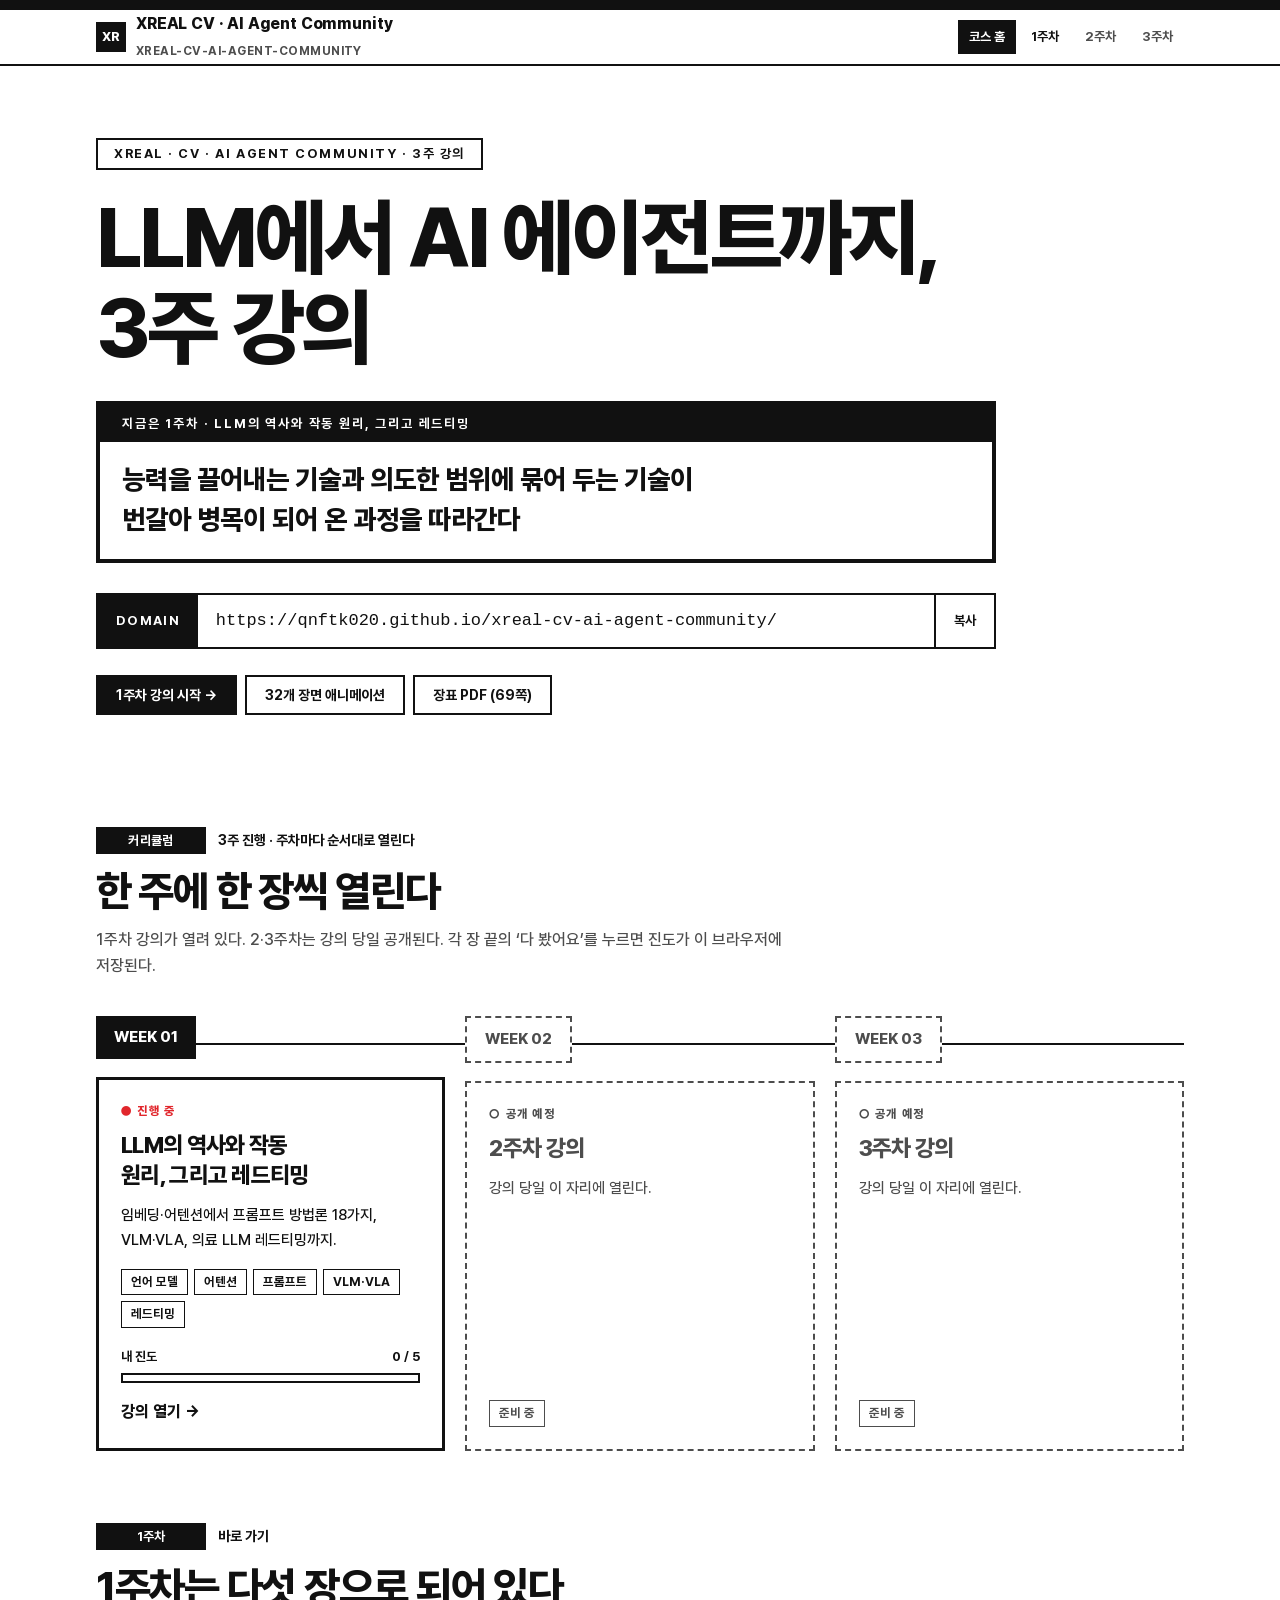
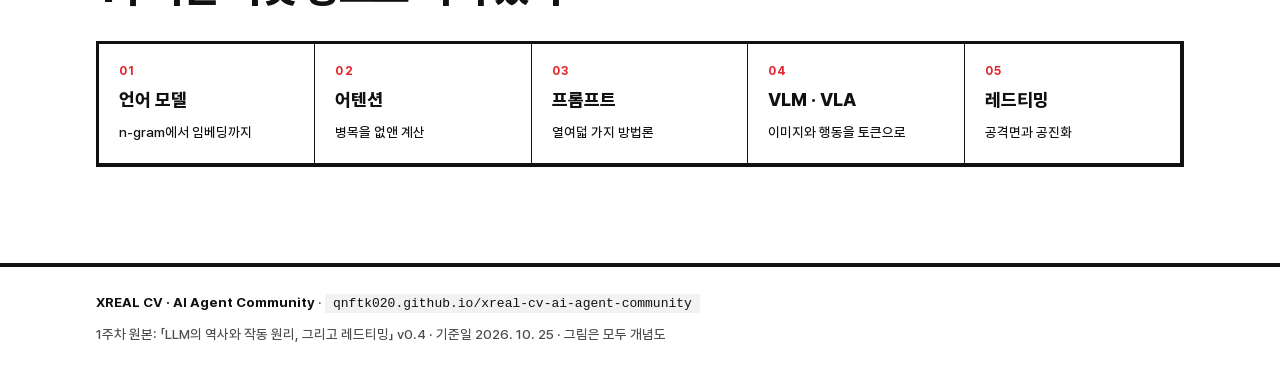
==== index.html @ fcf92a35 "XREAL CV · AI Agent Community 3주 강의 사이트 (1주차 공개) Co-Authored-By: Claude Opus 5.5 <noreply@anthropic." ====
<!doctype html>
<html lang="ko">
<head>
<meta charset="utf-8">
<meta name="viewport" content="width=device-width,initial-scale=1,viewport-fit=cover">
<title>XREAL CV · AI Agent Community — 3주 강의</title>
<meta name="description" content="xreal-cv-ai-agent-community 3주 강의. 1주차: LLM의 역사와 작동 원리, 그리고 레드티밍.">
<meta property="og:title" content="XREAL CV · AI Agent Community — 3주 강의">
<meta property="og:description" content="LLM · VLM · VLA · 레드티밍에서 AI 에이전트까지">
<link rel="stylesheet" href="assets/style.css">
<style>
.domainbox{display:flex;flex-wrap:wrap;align-items:stretch;border:2px solid var(--ink);margin-top:30px;max-width:900px}
.domainbox span{background:var(--ink);color:#fff;font-weight:700;font-size:13px;letter-spacing:.1em;padding:12px 18px;display:flex;align-items:center}
.domainbox code{flex:1;min-width:0;font-family:var(--mono);font-size:clamp(13px,1.9vw,17px);padding:12px 18px;overflow-x:auto;white-space:nowrap}
.domainbox button{border:0;border-left:2px solid var(--ink);background:var(--bg);font-weight:700;font-size:13px;padding:0 18px;cursor:pointer}
.domainbox button:hover{color:var(--accent)}

/* 주차 트랙 */
.track{position:relative;margin-top:36px}
.track::before{content:"";position:absolute;left:0;right:0;top:27px;height:2px;background:var(--ink)}
.weeks{display:grid;grid-template-columns:repeat(3,minmax(0,1fr));gap:20px;position:relative}
.wk{display:flex;flex-direction:column}
.wk .pin{align-self:flex-start;background:var(--ink);color:#fff;font-weight:800;font-size:15px;padding:14px 18px;line-height:1;position:relative;z-index:1}
.wk.lock .pin{background:var(--bg);color:var(--sub);border:2px dashed var(--sub)}
.wk .card{margin-top:18px;flex:1;display:flex;flex-direction:column;border:3px solid var(--ink);padding:22px;text-decoration:none;color:inherit;transition:transform .2s,box-shadow .2s;background:var(--bg)}
a.card:hover{transform:translate(-5px,-5px);box-shadow:8px 8px 0 var(--accent)}
.wk.lock .card{border:2px dashed var(--sub);color:var(--sub)}
.wk .state{font-size:12px;font-weight:800;letter-spacing:.1em}
.wk .state.now{color:var(--accent)}
.wk h3{font-size:23px;font-weight:800;line-height:1.3;margin:10px 0 12px}
.wk p{margin:0 0 16px;font-size:15px}
.wk .tops{display:flex;flex-wrap:wrap;gap:6px;margin-top:auto}
.wk .tops i{font-style:normal;font-size:12.5px;font-weight:700;border:1.5px solid currentColor;padding:2px 9px}
.meter{margin-top:18px}
.meter .lbl{display:flex;justify-content:space-between;font-size:13px;font-weight:700}
.meter .bar{height:10px;border:2px solid var(--ink);margin-top:6px}
.meter .bar i{display:block;height:100%;width:0;background:var(--accent);transition:width .6s}
.go{margin-top:16px;font-weight:800}
a.card:hover .go{color:var(--accent)}
@media (max-width:860px){.weeks{grid-template-columns:1fr}.track::before{display:none}}

/* 1주차 미리보기 */
.peek{display:grid;grid-template-columns:repeat(auto-fit,minmax(min(100%,200px),1fr));gap:0;border:3px solid var(--ink);margin-top:28px}
.peek a{display:block;padding:18px 20px;text-decoration:none;border-right:1.5px solid var(--ink);border-bottom:1.5px solid var(--ink);transition:background .15s,color .15s}
.peek a:hover{background:var(--ink);color:#fff}
.peek b{display:block;font-size:12px;letter-spacing:.1em;color:var(--accent)}
.peek strong{display:block;font-size:18px;font-weight:800;margin:4px 0}
.peek span{font-size:13.5px}
</style>
</head>
<body>
<header class="topbar">
  <div class="wrap">
    <a class="brand" href="./"><span class="mark">XR</span><span>XREAL CV · AI Agent Community<br><small>XREAL-CV-AI-AGENT-COMMUNITY</small></span></a>
    <nav class="topnav" aria-label="주차">
      <a href="./" aria-current="page">코스 홈</a>
      <a href="week1/">1주차</a>
      <a href="week2/" class="locked">2주차</a>
      <a href="week3/" class="locked">3주차</a>
    </nav>
  </div>
  <div class="readbar"></div>
</header>

<main class="wrap">
  <section class="hero">
    <div class="rv"><span class="tag line">XREAL · CV · AI AGENT COMMUNITY · 3주 강의</span></div>
    <h1 class="rv">LLM에서 AI 에이전트까지,<br>3주 강의</h1>
    <div class="slab rv">
      <b>지금은 1주차 · LLM의 역사와 작동 원리, 그리고 레드티밍</b>
      <p>능력을 끌어내는 기술과 의도한 범위에 묶어 두는 기술이<br>번갈아 병목이 되어 온 과정을 따라간다</p>
    </div>
    <div class="domainbox rv">
      <span>DOMAIN</span>
      <code id="dom">https://qnftk020.github.io/xreal-cv-ai-agent-community/</code>
      <button type="button" id="copy">복사</button>
    </div>
    <div class="btns rv">
      <a class="btn primary" href="week1/">1주차 강의 시작 →</a>
      <a class="btn" href="week1/animations.html">32개 장면 애니메이션</a>
      <a class="btn" href="week1/slides-v0.4.pdf">장표 PDF (69쪽)</a>
    </div>
  </section>

  <section class="sec" id="weeks">
    <div class="sec-head rv">
      <div class="eyebrow"><span class="tag">커리큘럼</span><span>3주 진행 · 주차마다 순서대로 열린다</span></div>
      <h2>한 주에 한 장씩 열린다</h2>
      <p>1주차 강의가 열려 있다. 2·3주차는 강의 당일 공개된다. 각 장 끝의 ‘다 봤어요’를 누르면 진도가 이 브라우저에 저장된다.</p>
    </div>
    <div class="track">
      <div class="weeks">
        <div class="wk rv">
          <span class="pin">WEEK 01</span>
          <a class="card" href="week1/">
            <span class="state now">● 진행 중</span>
            <h3>LLM의 역사와 작동 원리, 그리고 레드티밍</h3>
            <p>임베딩·어텐션에서 프롬프트 방법론 18가지, VLM·VLA, 의료 LLM 레드티밍까지.</p>
            <div class="tops"><i>언어 모델</i><i>어텐션</i><i>프롬프트</i><i>VLM·VLA</i><i>레드티밍</i></div>
            <div class="meter"><div class="lbl"><span>내 진도</span><span id="w1pct">0 / 5</span></div><div class="bar"><i id="w1bar"></i></div></div>
            <span class="go">강의 열기 →</span>
          </a>
        </div>
        <div class="wk lock rv">
          <span class="pin">WEEK 02</span>
          <div class="card">
            <span class="state">○ 공개 예정</span>
            <h3>2주차 강의</h3>
            <p>강의 당일 이 자리에 열린다.</p>
            <div class="tops"><i>준비 중</i></div>
          </div>
        </div>
        <div class="wk lock rv">
          <span class="pin">WEEK 03</span>
          <div class="card">
            <span class="state">○ 공개 예정</span>
            <h3>3주차 강의</h3>
            <p>강의 당일 이 자리에 열린다.</p>
            <div class="tops"><i>준비 중</i></div>
          </div>
        </div>
      </div>
    </div>
  </section>

  <section class="sec" id="peek">
    <div class="sec-head rv">
      <div class="eyebrow"><span class="tag">1주차</span><span>바로 가기</span></div>
      <h2>1주차는 다섯 장으로 되어 있다</h2>
    </div>
    <div class="peek rv">
      <a href="week1/#lm"><b>01</b><strong>언어 모델</strong><span>n-gram에서 임베딩까지</span></a>
      <a href="week1/#att"><b>02</b><strong>어텐션</strong><span>병목을 없앤 계산</span></a>
      <a href="week1/#prompt"><b>03</b><strong>프롬프트</strong><span>열여덟 가지 방법론</span></a>
      <a href="week1/#vlm"><b>04</b><strong>VLM · VLA</strong><span>이미지와 행동을 토큰으로</span></a>
      <a href="week1/#redteam"><b>05</b><strong>레드티밍</strong><span>공격면과 공진화</span></a>
    </div>
  </section>
</main>

<footer class="foot">
  <div class="wrap">
    <p><strong>XREAL CV · AI Agent Community</strong> · <span class="domain">qnftk020.github.io/xreal-cv-ai-agent-community</span></p>
    <p>1주차 원본: 「LLM의 역사와 작동 원리, 그리고 레드티밍」 v0.4 · 기준일 2026. 10. 25 · 그림은 모두 개념도</p>
  </div>
</footer>

<script src="assets/common.js"></script>
<script>
'use strict';
/* 실제 배포 주소를 표시한다. 로컬에서 열면 기본 도메인을 보여 준다. */
(() => {
  const dom = document.getElementById('dom');
  if (location.protocol.startsWith('http') && location.hostname.includes('github.io')) dom.textContent = location.origin + location.pathname.replace(/index\.html$/, '');
  document.getElementById('copy').addEventListener('click', e => {
    const b = e.currentTarget;
    (navigator.clipboard ? navigator.clipboard.writeText(dom.textContent) : Promise.reject()).then(() => { b.textContent = '복사됨'; }, () => { b.textContent = '복사 실패'; });
    setTimeout(() => { b.textContent = '복사'; }, 1400);
  });
  const st = XR.load();
  const ids = ['lm', 'att', 'prompt', 'vlm', 'redteam'];
  const n = ids.filter(i => st['w1:' + i]).length;
  document.getElementById('w1pct').textContent = n + ' / ' + ids.length;
  requestAnimationFrame(() => { document.getElementById('w1bar').style.width = (n / ids.length * 100) + '%'; });
})();
</script>
</body>
</html>
---- assets/style.css ----
/* XREAL CV · AI Agent Community — 강의 페이지 공통 스타일
   원본 장표(흑백 · Pretendard · 굵은 검은 테두리 · 빨간 강조)와 같은 토큰을 쓴다.
   Pretendard는 SIL Open Font License 1.1 (github.com/orioncactus/pretendard) */
@font-face{font-family:"Pretendard";font-weight:500;font-display:swap;src:url(fonts/pretendard-500.woff2) format("woff2")}
@font-face{font-family:"Pretendard";font-weight:600;font-display:swap;src:url(fonts/pretendard-600.woff2) format("woff2")}
@font-face{font-family:"Pretendard";font-weight:700;font-display:swap;src:url(fonts/pretendard-700.woff2) format("woff2")}
@font-face{font-family:"Pretendard";font-weight:800;font-display:swap;src:url(fonts/pretendard-800.woff2) format("woff2")}
:root{color-scheme:light;
  --bg:#ffffff;--ink:#111111;--sub:#4d4d4d;--rule:#c9c9c9;--soft:#f2f2f2;
  --accent:#e1262c;--accent-soft:#fde8e9;--on-ink:#ffffff;
  --f:"Pretendard","Pretendard Variable",-apple-system,BlinkMacSystemFont,"Apple SD Gothic Neo","Noto Sans KR","Malgun Gothic",sans-serif;
  --mono:ui-monospace,"SFMono-Regular",Menlo,Consolas,monospace;
}
*{box-sizing:border-box}
[hidden]{display:none!important}
html{scroll-behavior:smooth}
body{margin:0;background:var(--bg);color:var(--ink);font-family:var(--f);font-size:16px;line-height:1.65;
  -webkit-font-smoothing:antialiased;word-break:keep-all;overflow-wrap:break-word;border-top:10px solid var(--ink)}
a{color:inherit}
button{font:inherit;color:inherit}
.wrap{max-width:1120px;margin:0 auto;padding:0 max(16px,env(safe-area-inset-left,0px))}
::selection{background:var(--accent);color:#fff}

/* 상단 막대 · 읽기 진행 */
.topbar{position:sticky;top:0;z-index:40;background:var(--bg);border-bottom:2px solid var(--ink)}
.topbar .wrap{display:flex;align-items:center;gap:14px;min-height:54px;flex-wrap:wrap}
.brand{display:flex;align-items:center;gap:10px;text-decoration:none;font-weight:800;letter-spacing:-.01em}
.brand .mark{display:grid;place-items:center;width:30px;height:30px;background:var(--ink);color:#fff;font-size:13px;font-weight:800}
.brand small{font-weight:700;color:var(--sub);font-size:12px;letter-spacing:.04em}
.topnav{display:flex;gap:4px;margin-left:auto;flex-wrap:wrap}
.topnav a{font-size:13px;font-weight:700;text-decoration:none;padding:5px 10px;border:1.5px solid transparent}
.topnav a:hover{border-color:var(--ink)}
.topnav a[aria-current="page"]{background:var(--ink);color:#fff}
.topnav a.locked{color:var(--sub)}
.readbar{position:absolute;left:0;bottom:-2px;height:3px;background:var(--accent);width:0}

/* 공통 블록 */
.tag{display:inline-block;background:var(--ink);color:#fff;font-weight:700;font-size:13px;letter-spacing:.02em;padding:4px 16px;line-height:1.5;min-width:110px;text-align:center}
.tag.red{background:var(--accent)}
.tag.line{background:var(--bg);color:var(--ink);border:2px solid var(--ink);letter-spacing:.12em;min-width:0}
.eyebrow{display:flex;align-items:center;gap:12px;flex-wrap:wrap;font-weight:700;font-size:14px}
.kicker{font-size:14px;font-weight:700;color:var(--sub)}
h1,h2,h3{letter-spacing:-.03em;text-wrap:balance}
.hero{padding:72px 0 48px}
.hero h1{font-weight:800;font-size:clamp(38px,7.4vw,84px);line-height:1.08;margin:22px 0 28px;letter-spacing:-.045em}
.hero .slab{border:4px solid var(--ink);max-width:900px}
.hero .slab b{display:block;background:var(--ink);color:#fff;font-size:13px;letter-spacing:.14em;padding:8px 22px}
.hero .slab p{margin:0;padding:18px 22px 20px;font-weight:800;font-size:clamp(18px,2.6vw,27px);line-height:1.45}
.hero .note{margin-top:22px;font-weight:600;font-size:14px}
.btns{display:flex;flex-wrap:wrap;gap:8px;margin-top:26px}
.btn{display:inline-flex;align-items:center;gap:8px;font-weight:700;font-size:14px;border:2px solid var(--ink);background:var(--bg);color:var(--ink);
  padding:9px 18px;cursor:pointer;line-height:1.3;text-decoration:none;transition:border-color .15s,background .15s,color .15s}
.btn.primary{background:var(--ink);color:#fff}
.btn:hover{border-color:var(--accent)}
.btn.primary:hover{background:var(--accent);border-color:var(--accent)}
:focus-visible{outline:3px solid var(--accent);outline-offset:2px}

.sec{padding:64px 0 8px;scroll-margin-top:64px}
.sec-head .eyebrow{margin-bottom:12px}
.sec-head h2{font-weight:800;font-size:clamp(26px,4vw,42px);line-height:1.2;margin:0 0 10px}
.sec-head p{margin:0;color:var(--sub);max-width:72ch}
.panel{border:2px solid var(--ink);padding:22px 24px;background:var(--bg)}
.panel.thick{border-width:4px}
.panel h3{font-size:20px;font-weight:800;margin:0 0 12px;padding-bottom:10px;border-bottom:2px solid var(--ink)}
.grid{display:grid;gap:20px;margin-top:28px}
.g2{grid-template-columns:repeat(auto-fit,minmax(min(100%,420px),1fr))}
.g3{grid-template-columns:repeat(auto-fit,minmax(min(100%,280px),1fr))}
ul.sq{list-style:none;margin:0;padding:0}
ul.sq li{position:relative;padding-left:24px;margin:8px 0}
ul.sq li::before{content:"";position:absolute;left:2px;top:.62em;width:9px;height:9px;background:var(--ink)}
.redline{display:grid;grid-template-columns:150px 1fr;gap:16px;border-top:3px solid var(--accent);padding-top:16px;margin-top:28px}
.redline b{color:var(--accent);font-size:20px;font-weight:800}
.redline p{margin:0}
@media (max-width:640px){.redline{grid-template-columns:1fr;gap:4px}}
.cap{font-size:13.5px;color:var(--sub);margin:14px 0 0}
.formula{border:2px solid var(--ink);padding:12px 18px;font-weight:800;margin-top:16px;overflow-x:auto;white-space:nowrap}

/* 칩 · 탭 */
.chips{display:flex;flex-wrap:wrap;gap:6px}
.chip{font-size:13px;font-weight:700;border:1.5px solid var(--rule);background:var(--bg);padding:6px 12px;cursor:pointer;line-height:1.3;text-decoration:none}
.chip:hover{border-color:var(--ink)}
.chip[aria-pressed="true"],.chip[aria-selected="true"],.chip.on{background:var(--ink);color:#fff;border-color:var(--ink)}
.chip.red[aria-pressed="true"]{background:var(--accent);border-color:var(--accent)}

/* 숫자 카드 */
.stat{border:2px solid var(--ink);padding:24px 26px;transition:transform .2s,box-shadow .2s}
.stat:hover{transform:translate(-4px,-4px);box-shadow:6px 6px 0 var(--ink)}
.stat .big{font-size:clamp(40px,5.4vw,64px);font-weight:800;line-height:1.05;letter-spacing:-.04em;font-variant-numeric:tabular-nums}
.stat h4{font-size:19px;font-weight:800;margin:12px 0 6px}
.stat p{margin:0;color:var(--sub)}

/* 표 */
.tbl{width:100%;border-collapse:collapse;border:3px solid var(--ink);margin-top:20px;font-size:15px}
.tbl th{background:var(--ink);color:#fff;text-align:left;padding:12px 16px;font-weight:800}
.tbl td{border-top:1.5px solid var(--ink);padding:12px 16px;vertical-align:top}
.tbl td:first-child{font-weight:800}
.tbl tr{transition:background .15s}
.tbl tbody tr:hover{background:var(--accent-soft)}
.tscroll{overflow-x:auto}

/* 등장 효과 */
.rv{opacity:0;transform:translateY(18px);transition:opacity .6s ease,transform .6s ease}
.rv.in{opacity:1;transform:none}
@media (prefers-reduced-motion:reduce){html{scroll-behavior:auto}.rv{opacity:1;transform:none;transition:none}*{animation:none!important}}

/* 학습 완료 체크 */
.done-btn{margin-top:24px}
.done-btn[aria-pressed="true"]{background:var(--ink);color:#fff}
.done-btn[aria-pressed="true"]::before{content:"✓"}

/* 푸터 */
.foot{margin-top:88px;border-top:4px solid var(--ink);padding:24px 0 48px;font-size:13.5px;color:var(--sub)}
.foot .wrap{display:grid;gap:8px}
.foot p{margin:0}
.foot strong{color:var(--ink)}
.domain{font-family:var(--mono);font-size:13px;background:var(--soft);padding:2px 8px;color:var(--ink)}
@media (max-width:640px){.formula{white-space:normal}.tscroll .tbl{min-width:620px}.hero{padding-top:44px}}
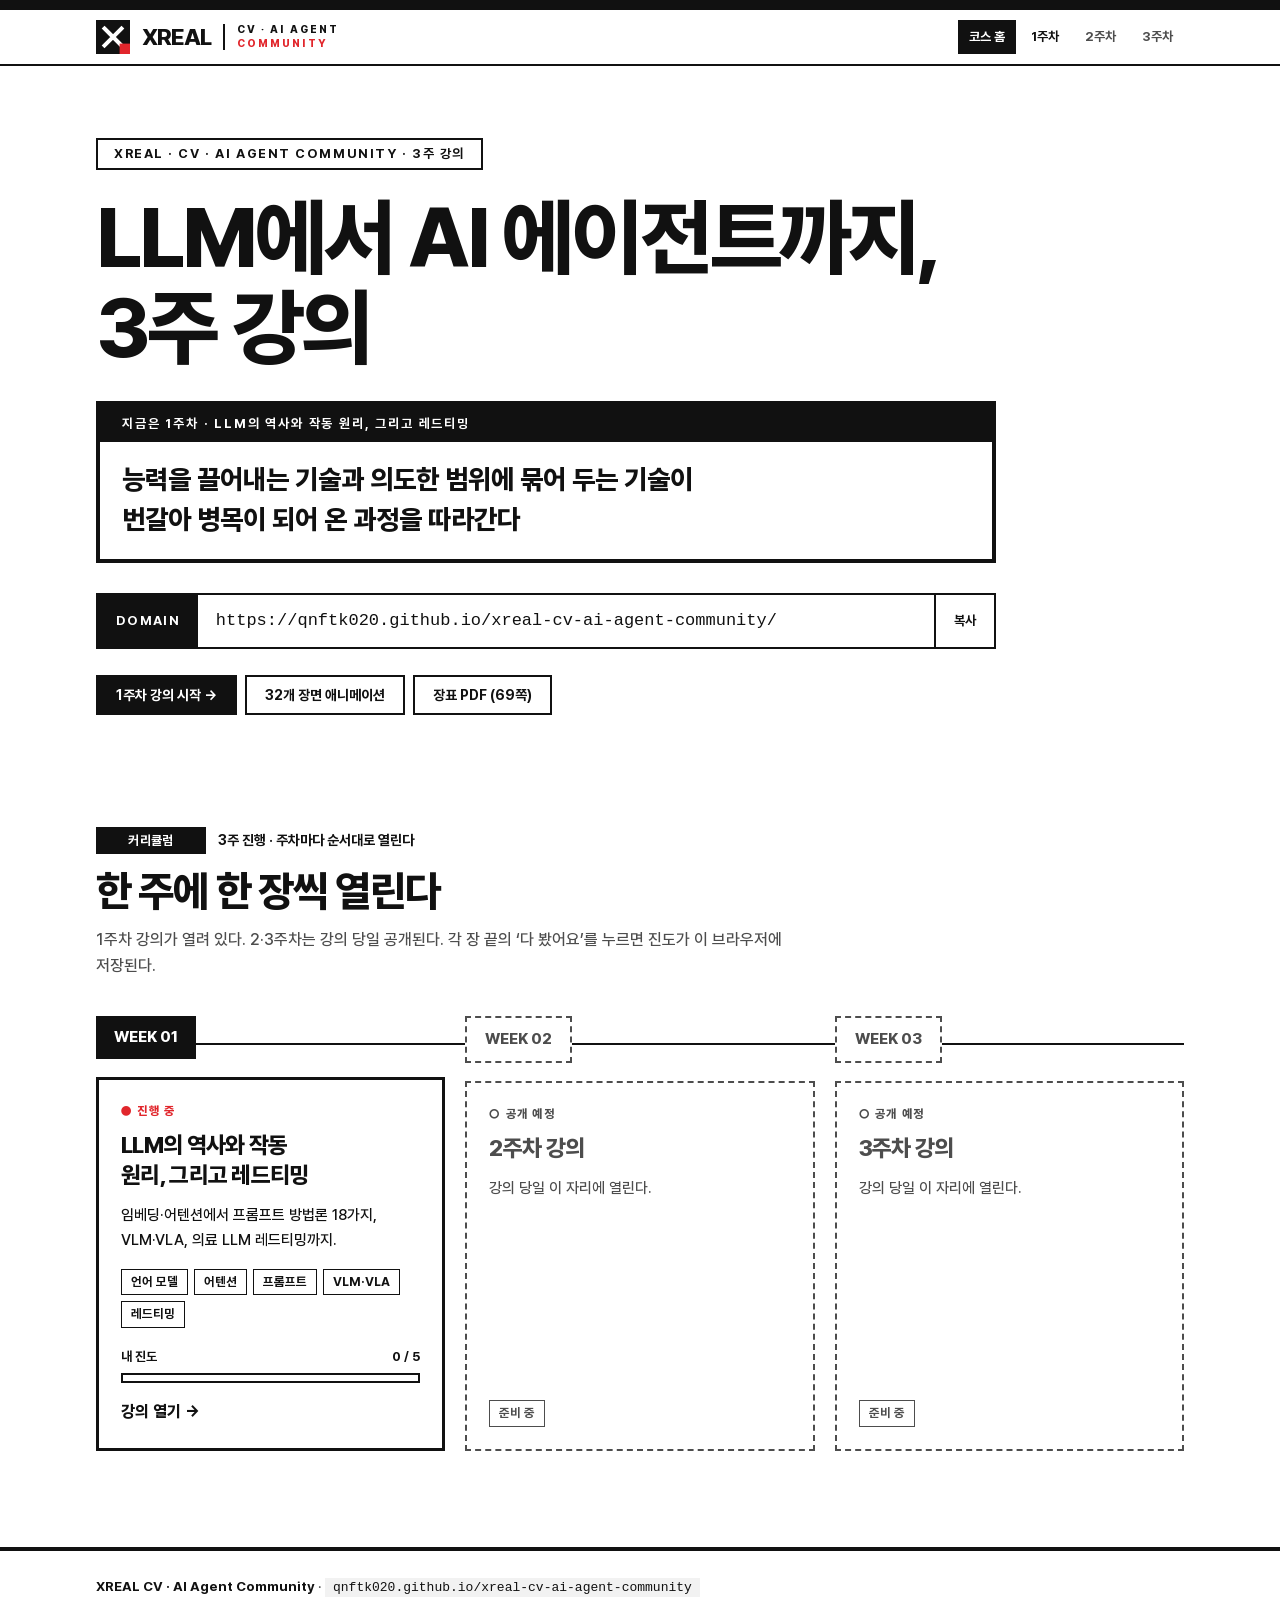
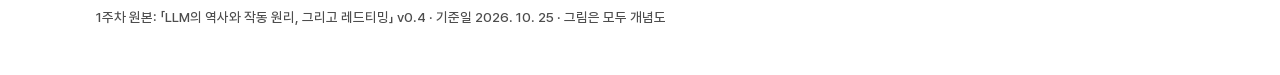
==== commit 09880b2c: "로고 새 디자인, 바로 가기 섹션 삭제, 카톡 썸네일 추가 - 상단 로고를 X 마크 + XREAL 워드마크 + CV · AI AGENT / COMMUNITY로 교체 - 코스 홈의 " ====
--- a/index.html
+++ b/index.html
@@ -3,10 +3,19 @@
 <head>
 <meta charset="utf-8">
 <meta name="viewport" content="width=device-width,initial-scale=1,viewport-fit=cover">
+<meta property="og:type" content="website">
+<meta property="og:site_name" content="XREAL CV · AI Agent Community">
+<meta property="og:title" content="XREAL CV · AI Agent Community — 3주 강의">
+<meta property="og:description" content="LLM에서 AI 에이전트까지, 3주 강의. 지금은 1주차: LLM의 역사와 작동 원리, 그리고 레드티밍.">
+<meta property="og:url" content="https://qnftk020.github.io/xreal-cv-ai-agent-community/">
+<meta property="og:image" content="https://qnftk020.github.io/xreal-cv-ai-agent-community/assets/og.png">
+<meta property="og:image:width" content="1200">
+<meta property="og:image:height" content="630">
+<meta property="og:image:alt" content="손을 흔드는 AI 로봇과 'LLM에서 AI 에이전트까지, 3주 강의'">
+<meta name="twitter:card" content="summary_large_image">
+<link rel="icon" href="assets/favicon.svg" type="image/svg+xml">
 <title>XREAL CV · AI Agent Community — 3주 강의</title>
 <meta name="description" content="xreal-cv-ai-agent-community 3주 강의. 1주차: LLM의 역사와 작동 원리, 그리고 레드티밍.">
-<meta property="og:title" content="XREAL CV · AI Agent Community — 3주 강의">
-<meta property="og:description" content="LLM · VLM · VLA · 레드티밍에서 AI 에이전트까지">
 <link rel="stylesheet" href="assets/style.css">
 <style>
 .domainbox{display:flex;flex-wrap:wrap;align-items:stretch;border:2px solid var(--ink);margin-top:30px;max-width:900px}
@@ -39,19 +48,12 @@
 a.card:hover .go{color:var(--accent)}
 @media (max-width:860px){.weeks{grid-template-columns:1fr}.track::before{display:none}}
 
-/* 1주차 미리보기 */
-.peek{display:grid;grid-template-columns:repeat(auto-fit,minmax(min(100%,200px),1fr));gap:0;border:3px solid var(--ink);margin-top:28px}
-.peek a{display:block;padding:18px 20px;text-decoration:none;border-right:1.5px solid var(--ink);border-bottom:1.5px solid var(--ink);transition:background .15s,color .15s}
-.peek a:hover{background:var(--ink);color:#fff}
-.peek b{display:block;font-size:12px;letter-spacing:.1em;color:var(--accent)}
-.peek strong{display:block;font-size:18px;font-weight:800;margin:4px 0}
-.peek span{font-size:13.5px}
 </style>
 </head>
 <body>
 <header class="topbar">
   <div class="wrap">
-    <a class="brand" href="./"><span class="mark">XR</span><span>XREAL CV · AI Agent Community<br><small>XREAL-CV-AI-AGENT-COMMUNITY</small></span></a>
+    <a class="brand" href="./" aria-label="XREAL CV · AI Agent Community 홈"><svg class="mark" viewBox="0 0 36 36" aria-hidden="true"><rect width="36" height="36" fill="#111"/><path d="M9 9 L27 27 M27 9 L9 27" stroke="#fff" stroke-width="4.2" stroke-linecap="square"/><rect x="25" y="25" width="11" height="11" fill="#e1262c"/></svg><span class="word">XREAL</span><span class="div" aria-hidden="true"></span><span class="sub"><b>CV · AI AGENT</b><b>COMMUNITY</b></span></a>
     <nav class="topnav" aria-label="주차">
       <a href="./" aria-current="page">코스 홈</a>
       <a href="week1/">1주차</a>
@@ -123,19 +125,6 @@
     </div>
   </section>
 
-  <section class="sec" id="peek">
-    <div class="sec-head rv">
-      <div class="eyebrow"><span class="tag">1주차</span><span>바로 가기</span></div>
-      <h2>1주차는 다섯 장으로 되어 있다</h2>
-    </div>
-    <div class="peek rv">
-      <a href="week1/#lm"><b>01</b><strong>언어 모델</strong><span>n-gram에서 임베딩까지</span></a>
-      <a href="week1/#att"><b>02</b><strong>어텐션</strong><span>병목을 없앤 계산</span></a>
-      <a href="week1/#prompt"><b>03</b><strong>프롬프트</strong><span>열여덟 가지 방법론</span></a>
-      <a href="week1/#vlm"><b>04</b><strong>VLM · VLA</strong><span>이미지와 행동을 토큰으로</span></a>
-      <a href="week1/#redteam"><b>05</b><strong>레드티밍</strong><span>공격면과 공진화</span></a>
-    </div>
-  </section>
 </main>
 
 <footer class="foot">
--- a/assets/style.css
+++ b/assets/style.css
@@ -7,7 +7,7 @@
 @font-face{font-family:"Pretendard";font-weight:800;font-display:swap;src:url(fonts/pretendard-800.woff2) format("woff2")}
 :root{color-scheme:light;
   --bg:#ffffff;--ink:#111111;--sub:#4d4d4d;--rule:#c9c9c9;--soft:#f2f2f2;
-  --accent:#e1262c;--accent-soft:#fde8e9;--on-ink:#ffffff;
+  --accent:#e1262c;--accent-soft:#fde8e9;--on-ink:#ffffff;--stage:#ffffff;
   --f:"Pretendard","Pretendard Variable",-apple-system,BlinkMacSystemFont,"Apple SD Gothic Neo","Noto Sans KR","Malgun Gothic",sans-serif;
   --mono:ui-monospace,"SFMono-Regular",Menlo,Consolas,monospace;
 }
@@ -24,9 +24,16 @@
 /* 상단 막대 · 읽기 진행 */
 .topbar{position:sticky;top:0;z-index:40;background:var(--bg);border-bottom:2px solid var(--ink)}
 .topbar .wrap{display:flex;align-items:center;gap:14px;min-height:54px;flex-wrap:wrap}
-.brand{display:flex;align-items:center;gap:10px;text-decoration:none;font-weight:800;letter-spacing:-.01em}
-.brand .mark{display:grid;place-items:center;width:30px;height:30px;background:var(--ink);color:#fff;font-size:13px;font-weight:800}
-.brand small{font-weight:700;color:var(--sub);font-size:12px;letter-spacing:.04em}
+.brand{display:flex;align-items:center;gap:12px;text-decoration:none;color:var(--ink);flex:none}
+.brand .mark{width:34px;height:34px;display:block;flex:none;transition:transform .25s cubic-bezier(.2,.7,.2,1)}
+.brand .mark path{transition:stroke .2s}
+.brand:hover .mark{transform:rotate(-90deg)}
+.brand .word{font-weight:800;font-size:23px;letter-spacing:-.045em;line-height:1}
+.brand .div{width:2px;height:26px;background:var(--ink)}
+.brand .sub{display:flex;flex-direction:column;gap:3px;line-height:1}
+.brand .sub b{font-weight:800;font-size:10.5px;letter-spacing:.2em}
+.brand .sub b + b{color:var(--accent)}
+.wkchip{font-weight:800;font-size:11.5px;letter-spacing:.14em;border:2px solid var(--ink);padding:5px 9px;line-height:1;margin-left:4px}
 .topnav{display:flex;gap:4px;margin-left:auto;flex-wrap:wrap}
 .topnav a{font-size:13px;font-weight:700;text-decoration:none;padding:5px 10px;border:1.5px solid transparent}
 .topnav a:hover{border-color:var(--ink)}
@@ -115,3 +122,4 @@
 .foot strong{color:var(--ink)}
 .domain{font-family:var(--mono);font-size:13px;background:var(--soft);padding:2px 8px;color:var(--ink)}
 @media (max-width:640px){.formula{white-space:normal}.tscroll .tbl{min-width:620px}.hero{padding-top:44px}}
+@media (max-width:640px){.brand .div,.brand .sub,.wkchip{display:none}.brand .mark{width:30px;height:30px}.brand .word{font-size:20px}.topbar .wrap{min-height:48px;gap:8px}.topnav{margin-left:auto}.topnav a{padding:4px 7px;font-size:12.5px}.brand{font-size:14px}}
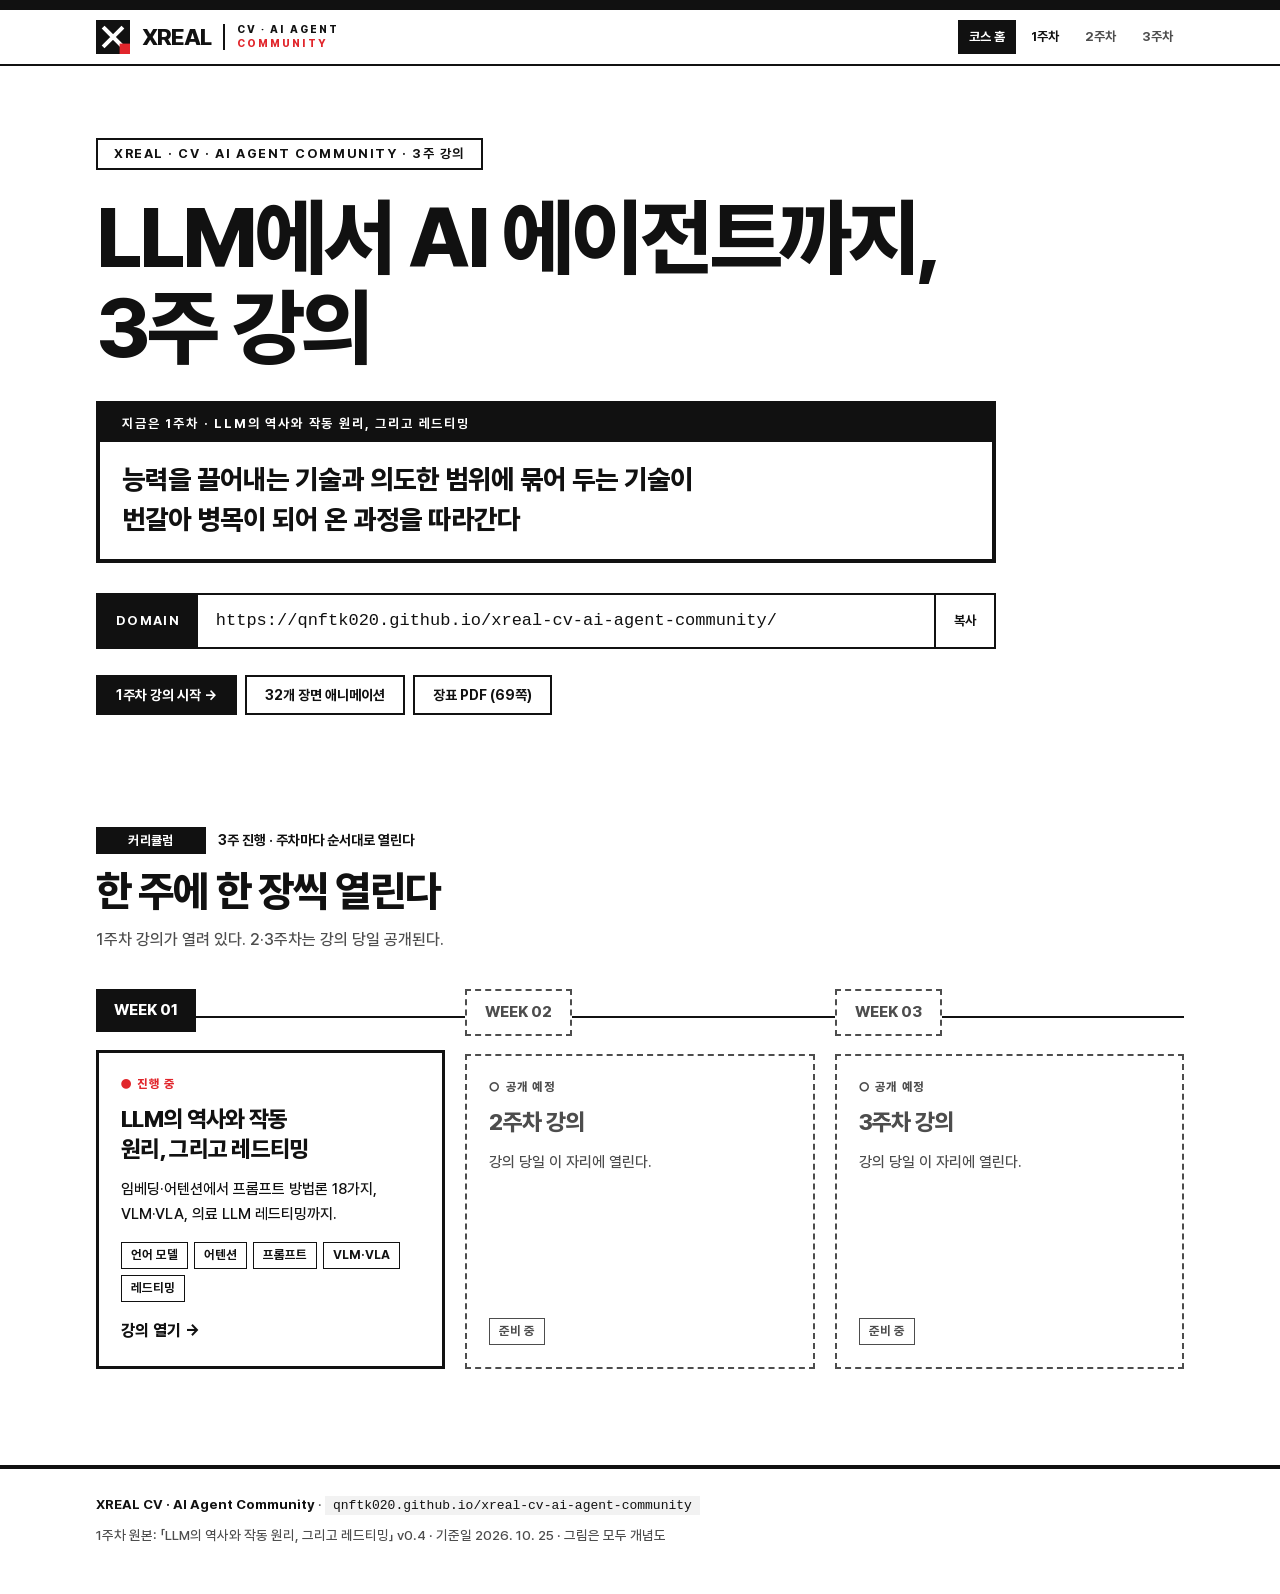
==== commit 47033ca6: "진도 기능 전부 삭제 홈의 '내 진도' 막대, 1주차 각 장의 '다 봤어요' 버튼, 장 메뉴·진행 칸의 완료 표시, 브라우저 저장 코드를 지웠다.  Co-Authored-By: C" ====
--- a/index.html
+++ b/index.html
@@ -40,10 +40,6 @@
 .wk p{margin:0 0 16px;font-size:15px}
 .wk .tops{display:flex;flex-wrap:wrap;gap:6px;margin-top:auto}
 .wk .tops i{font-style:normal;font-size:12.5px;font-weight:700;border:1.5px solid currentColor;padding:2px 9px}
-.meter{margin-top:18px}
-.meter .lbl{display:flex;justify-content:space-between;font-size:13px;font-weight:700}
-.meter .bar{height:10px;border:2px solid var(--ink);margin-top:6px}
-.meter .bar i{display:block;height:100%;width:0;background:var(--accent);transition:width .6s}
 .go{margin-top:16px;font-weight:800}
 a.card:hover .go{color:var(--accent)}
 @media (max-width:860px){.weeks{grid-template-columns:1fr}.track::before{display:none}}
@@ -88,7 +84,7 @@
     <div class="sec-head rv">
       <div class="eyebrow"><span class="tag">커리큘럼</span><span>3주 진행 · 주차마다 순서대로 열린다</span></div>
       <h2>한 주에 한 장씩 열린다</h2>
-      <p>1주차 강의가 열려 있다. 2·3주차는 강의 당일 공개된다. 각 장 끝의 ‘다 봤어요’를 누르면 진도가 이 브라우저에 저장된다.</p>
+      <p>1주차 강의가 열려 있다. 2·3주차는 강의 당일 공개된다.</p>
     </div>
     <div class="track">
       <div class="weeks">
@@ -99,7 +95,6 @@
             <h3>LLM의 역사와 작동 원리, 그리고 레드티밍</h3>
             <p>임베딩·어텐션에서 프롬프트 방법론 18가지, VLM·VLA, 의료 LLM 레드티밍까지.</p>
             <div class="tops"><i>언어 모델</i><i>어텐션</i><i>프롬프트</i><i>VLM·VLA</i><i>레드티밍</i></div>
-            <div class="meter"><div class="lbl"><span>내 진도</span><span id="w1pct">0 / 5</span></div><div class="bar"><i id="w1bar"></i></div></div>
             <span class="go">강의 열기 →</span>
           </a>
         </div>
@@ -146,11 +141,6 @@
     (navigator.clipboard ? navigator.clipboard.writeText(dom.textContent) : Promise.reject()).then(() => { b.textContent = '복사됨'; }, () => { b.textContent = '복사 실패'; });
     setTimeout(() => { b.textContent = '복사'; }, 1400);
   });
-  const st = XR.load();
-  const ids = ['lm', 'att', 'prompt', 'vlm', 'redteam'];
-  const n = ids.filter(i => st['w1:' + i]).length;
-  document.getElementById('w1pct').textContent = n + ' / ' + ids.length;
-  requestAnimationFrame(() => { document.getElementById('w1bar').style.width = (n / ids.length * 100) + '%'; });
 })();
 </script>
 </body>
--- a/assets/style.css
+++ b/assets/style.css
@@ -110,10 +110,6 @@
 .rv.in{opacity:1;transform:none}
 @media (prefers-reduced-motion:reduce){html{scroll-behavior:auto}.rv{opacity:1;transform:none;transition:none}*{animation:none!important}}
 
-/* 학습 완료 체크 */
-.done-btn{margin-top:24px}
-.done-btn[aria-pressed="true"]{background:var(--ink);color:#fff}
-.done-btn[aria-pressed="true"]::before{content:"✓"}
 
 /* 푸터 */
 .foot{margin-top:88px;border-top:4px solid var(--ink);padding:24px 0 48px;font-size:13.5px;color:var(--sub)}
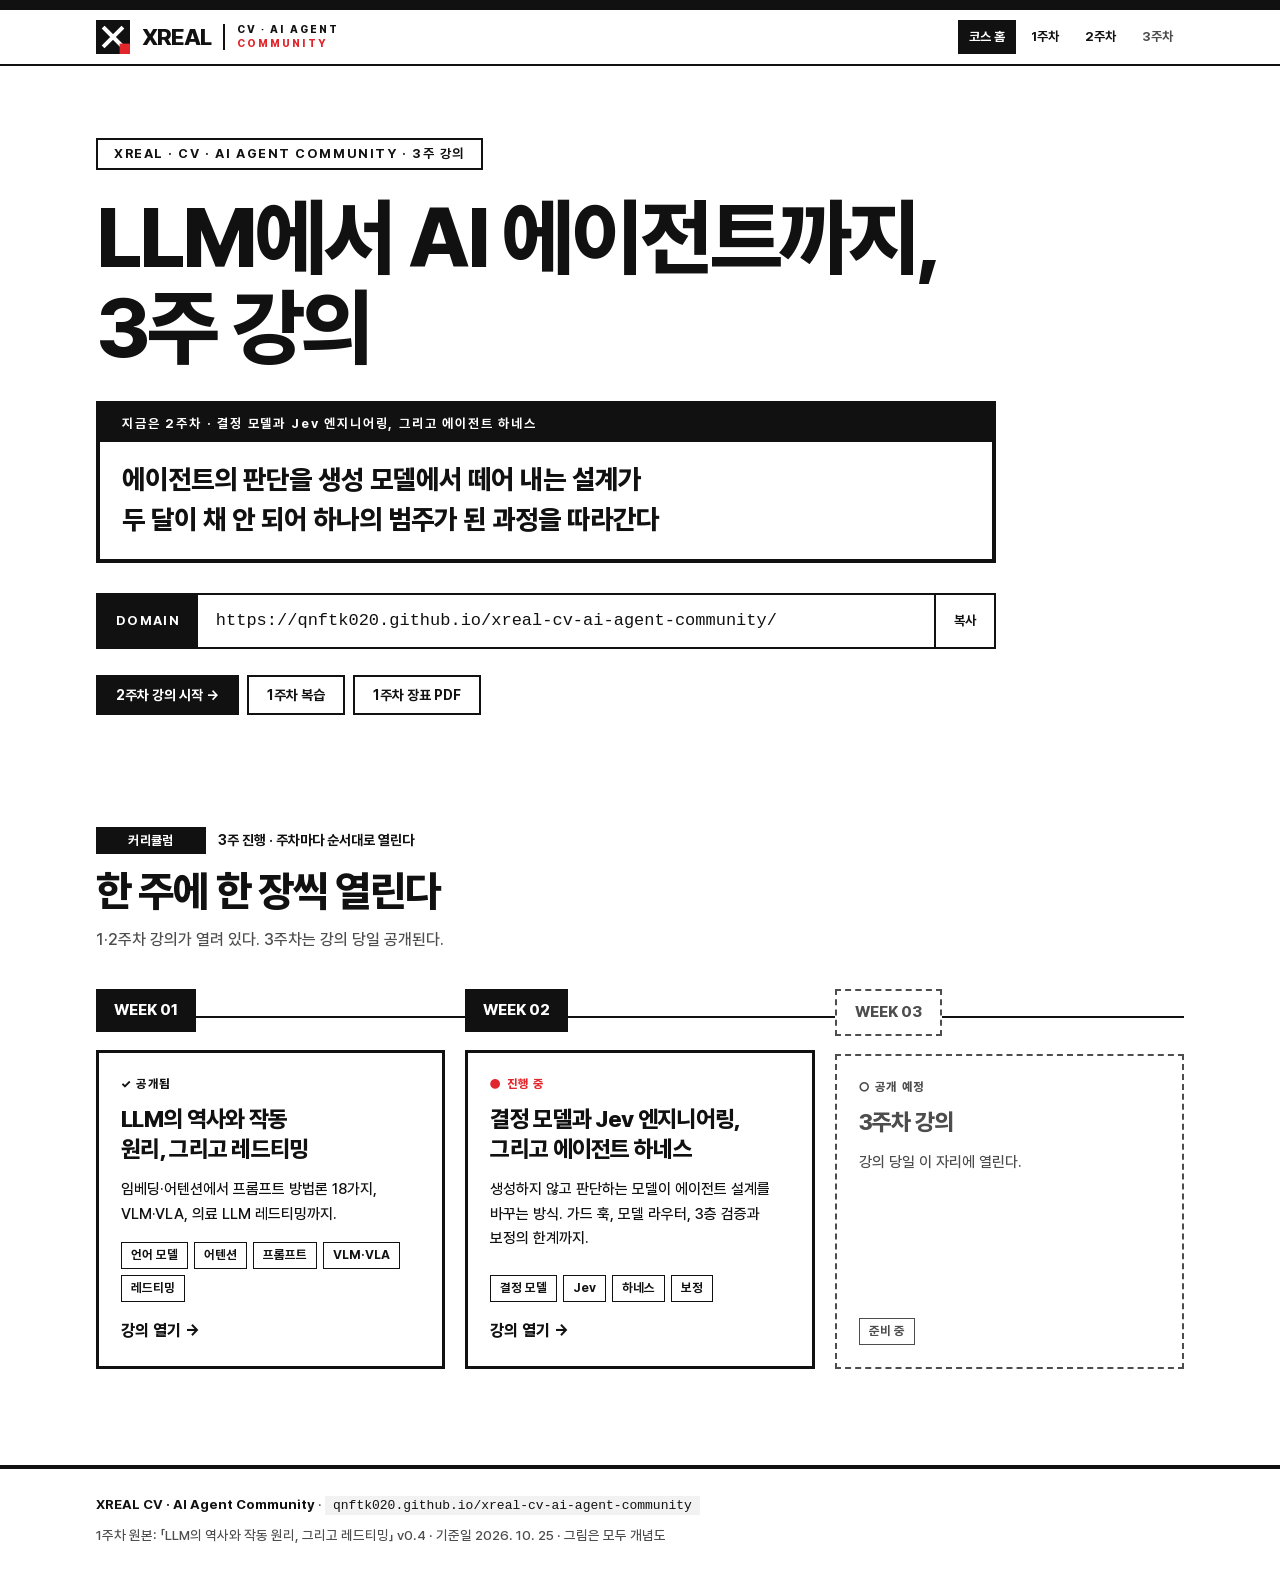
==== commit 56de3ff2: "2주차 강의 공개: 결정 모델과 Jev 엔지니어링, 그리고 에이전트 하네스 - 노션 강의 대본(36장)을 1주차와 같은 슬라이드 방식으로 옮김 (50장) - 대본의 사이트 요소대로" ====
--- a/index.html
+++ b/index.html
@@ -6,7 +6,7 @@
 <meta property="og:type" content="website">
 <meta property="og:site_name" content="XREAL CV · AI Agent Community">
 <meta property="og:title" content="XREAL CV · AI Agent Community — 3주 강의">
-<meta property="og:description" content="LLM에서 AI 에이전트까지, 3주 강의. 지금은 1주차: LLM의 역사와 작동 원리, 그리고 레드티밍.">
+<meta property="og:description" content="LLM에서 AI 에이전트까지, 3주 강의. 지금은 2주차: 결정 모델과 Jev 엔지니어링, 그리고 에이전트 하네스.">
 <meta property="og:url" content="https://qnftk020.github.io/xreal-cv-ai-agent-community/">
 <meta property="og:image" content="https://qnftk020.github.io/xreal-cv-ai-agent-community/assets/og.png">
 <meta property="og:image:width" content="1200">
@@ -15,7 +15,7 @@
 <meta name="twitter:card" content="summary_large_image">
 <link rel="icon" href="assets/favicon.svg" type="image/svg+xml">
 <title>XREAL CV · AI Agent Community — 3주 강의</title>
-<meta name="description" content="xreal-cv-ai-agent-community 3주 강의. 1주차: LLM의 역사와 작동 원리, 그리고 레드티밍.">
+<meta name="description" content="xreal-cv-ai-agent-community 3주 강의. 1주차 LLM의 역사와 레드티밍, 2주차 결정 모델과 Jev 엔지니어링.">
 <link rel="stylesheet" href="assets/style.css">
 <style>
 .domainbox{display:flex;flex-wrap:wrap;align-items:stretch;border:2px solid var(--ink);margin-top:30px;max-width:900px}
@@ -36,6 +36,7 @@
 .wk.lock .card{border:2px dashed var(--sub);color:var(--sub)}
 .wk .state{font-size:12px;font-weight:800;letter-spacing:.1em}
 .wk .state.now{color:var(--accent)}
+.wk .state.done{color:var(--ink)}
 .wk h3{font-size:23px;font-weight:800;line-height:1.3;margin:10px 0 12px}
 .wk p{margin:0 0 16px;font-size:15px}
 .wk .tops{display:flex;flex-wrap:wrap;gap:6px;margin-top:auto}
@@ -53,7 +54,7 @@
     <nav class="topnav" aria-label="주차">
       <a href="./" aria-current="page">코스 홈</a>
       <a href="week1/">1주차</a>
-      <a href="week2/" class="locked">2주차</a>
+      <a href="week2/">2주차</a>
       <a href="week3/" class="locked">3주차</a>
     </nav>
   </div>
@@ -65,8 +66,8 @@
     <div class="rv"><span class="tag line">XREAL · CV · AI AGENT COMMUNITY · 3주 강의</span></div>
     <h1 class="rv">LLM에서 AI 에이전트까지,<br>3주 강의</h1>
     <div class="slab rv">
-      <b>지금은 1주차 · LLM의 역사와 작동 원리, 그리고 레드티밍</b>
-      <p>능력을 끌어내는 기술과 의도한 범위에 묶어 두는 기술이<br>번갈아 병목이 되어 온 과정을 따라간다</p>
+      <b>지금은 2주차 · 결정 모델과 Jev 엔지니어링, 그리고 에이전트 하네스</b>
+      <p>에이전트의 판단을 생성 모델에서 떼어 내는 설계가<br>두 달이 채 안 되어 하나의 범주가 된 과정을 따라간다</p>
     </div>
     <div class="domainbox rv">
       <span>DOMAIN</span>
@@ -74,9 +75,9 @@
       <button type="button" id="copy">복사</button>
     </div>
     <div class="btns rv">
-      <a class="btn primary" href="week1/">1주차 강의 시작 →</a>
-      <a class="btn" href="week1/animations.html">32개 장면 애니메이션</a>
-      <a class="btn" href="week1/slides-v0.4.pdf">장표 PDF (69쪽)</a>
+      <a class="btn primary" href="week2/">2주차 강의 시작 →</a>
+      <a class="btn" href="week1/">1주차 복습</a>
+      <a class="btn" href="week1/slides-v0.4.pdf">1주차 장표 PDF</a>
     </div>
   </section>
 
@@ -84,28 +85,29 @@
     <div class="sec-head rv">
       <div class="eyebrow"><span class="tag">커리큘럼</span><span>3주 진행 · 주차마다 순서대로 열린다</span></div>
       <h2>한 주에 한 장씩 열린다</h2>
-      <p>1주차 강의가 열려 있다. 2·3주차는 강의 당일 공개된다.</p>
+      <p>1·2주차 강의가 열려 있다. 3주차는 강의 당일 공개된다.</p>
     </div>
     <div class="track">
       <div class="weeks">
         <div class="wk rv">
           <span class="pin">WEEK 01</span>
           <a class="card" href="week1/">
-            <span class="state now">● 진행 중</span>
+            <span class="state done">✓ 공개됨</span>
             <h3>LLM의 역사와 작동 원리, 그리고 레드티밍</h3>
             <p>임베딩·어텐션에서 프롬프트 방법론 18가지, VLM·VLA, 의료 LLM 레드티밍까지.</p>
             <div class="tops"><i>언어 모델</i><i>어텐션</i><i>프롬프트</i><i>VLM·VLA</i><i>레드티밍</i></div>
             <span class="go">강의 열기 →</span>
           </a>
         </div>
-        <div class="wk lock rv">
+        <div class="wk rv">
           <span class="pin">WEEK 02</span>
-          <div class="card">
-            <span class="state">○ 공개 예정</span>
-            <h3>2주차 강의</h3>
-            <p>강의 당일 이 자리에 열린다.</p>
-            <div class="tops"><i>준비 중</i></div>
-          </div>
+          <a class="card" href="week2/">
+            <span class="state now">● 진행 중</span>
+            <h3>결정 모델과 Jev 엔지니어링, 그리고 에이전트 하네스</h3>
+            <p>생성하지 않고 판단하는 모델이 에이전트 설계를 바꾸는 방식. 가드 훅, 모델 라우터, 3층 검증과 보정의 한계까지.</p>
+            <div class="tops"><i>결정 모델</i><i>Jev</i><i>하네스</i><i>보정</i></div>
+            <span class="go">강의 열기 →</span>
+          </a>
         </div>
         <div class="wk lock rv">
           <span class="pin">WEEK 03</span>
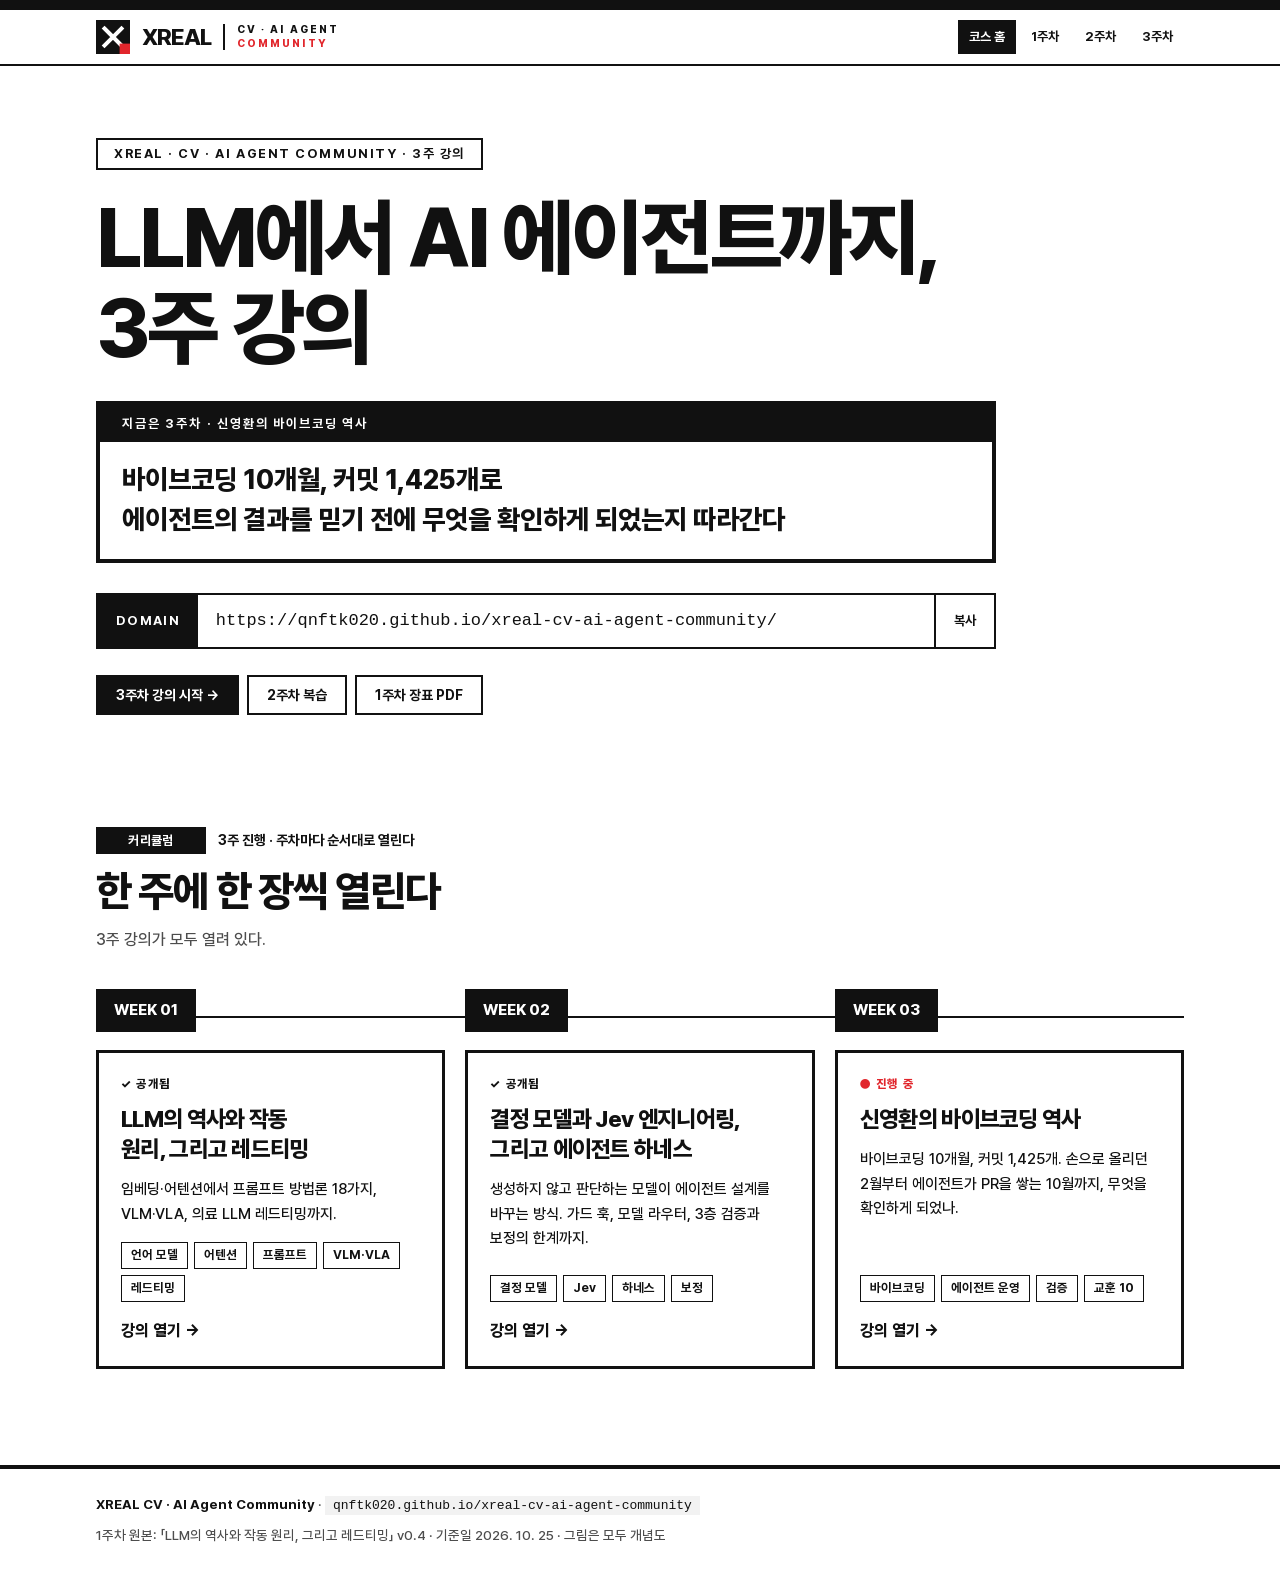
==== commit f7850203: "3주차 강의 공개: 신영환의 바이브코딩 역사 노션 글 「바이브코딩 10개월: 커밋 1,425개로 본 신영환의 2026년」에서 커밋 해시·방법 세부·캡처를 덜어 내고 15장 슬라이드" ====
--- a/index.html
+++ b/index.html
@@ -6,7 +6,7 @@
 <meta property="og:type" content="website">
 <meta property="og:site_name" content="XREAL CV · AI Agent Community">
 <meta property="og:title" content="XREAL CV · AI Agent Community — 3주 강의">
-<meta property="og:description" content="LLM에서 AI 에이전트까지, 3주 강의. 지금은 2주차: 결정 모델과 Jev 엔지니어링, 그리고 에이전트 하네스.">
+<meta property="og:description" content="LLM에서 AI 에이전트까지, 3주 강의. 지금은 3주차: 신영환의 바이브코딩 역사.">
 <meta property="og:url" content="https://qnftk020.github.io/xreal-cv-ai-agent-community/">
 <meta property="og:image" content="https://qnftk020.github.io/xreal-cv-ai-agent-community/assets/og.png">
 <meta property="og:image:width" content="1200">
@@ -15,7 +15,7 @@
 <meta name="twitter:card" content="summary_large_image">
 <link rel="icon" href="assets/favicon.svg" type="image/svg+xml">
 <title>XREAL CV · AI Agent Community — 3주 강의</title>
-<meta name="description" content="xreal-cv-ai-agent-community 3주 강의. 1주차 LLM의 역사와 레드티밍, 2주차 결정 모델과 Jev 엔지니어링.">
+<meta name="description" content="xreal-cv-ai-agent-community 3주 강의. 1주차 LLM의 역사와 레드티밍, 2주차 결정 모델과 Jev 엔지니어링, 3주차 신영환의 바이브코딩 역사.">
 <link rel="stylesheet" href="assets/style.css">
 <style>
 .domainbox{display:flex;flex-wrap:wrap;align-items:stretch;border:2px solid var(--ink);margin-top:30px;max-width:900px}
@@ -55,7 +55,7 @@
       <a href="./" aria-current="page">코스 홈</a>
       <a href="week1/">1주차</a>
       <a href="week2/">2주차</a>
-      <a href="week3/" class="locked">3주차</a>
+      <a href="week3/">3주차</a>
     </nav>
   </div>
   <div class="readbar"></div>
@@ -66,8 +66,8 @@
     <div class="rv"><span class="tag line">XREAL · CV · AI AGENT COMMUNITY · 3주 강의</span></div>
     <h1 class="rv">LLM에서 AI 에이전트까지,<br>3주 강의</h1>
     <div class="slab rv">
-      <b>지금은 2주차 · 결정 모델과 Jev 엔지니어링, 그리고 에이전트 하네스</b>
-      <p>에이전트의 판단을 생성 모델에서 떼어 내는 설계가<br>두 달이 채 안 되어 하나의 범주가 된 과정을 따라간다</p>
+      <b>지금은 3주차 · 신영환의 바이브코딩 역사</b>
+      <p>바이브코딩 10개월, 커밋 1,425개로<br>에이전트의 결과를 믿기 전에 무엇을 확인하게 되었는지 따라간다</p>
     </div>
     <div class="domainbox rv">
       <span>DOMAIN</span>
@@ -75,8 +75,8 @@
       <button type="button" id="copy">복사</button>
     </div>
     <div class="btns rv">
-      <a class="btn primary" href="week2/">2주차 강의 시작 →</a>
-      <a class="btn" href="week1/">1주차 복습</a>
+      <a class="btn primary" href="week3/">3주차 강의 시작 →</a>
+      <a class="btn" href="week2/">2주차 복습</a>
       <a class="btn" href="week1/slides-v0.4.pdf">1주차 장표 PDF</a>
     </div>
   </section>
@@ -85,7 +85,7 @@
     <div class="sec-head rv">
       <div class="eyebrow"><span class="tag">커리큘럼</span><span>3주 진행 · 주차마다 순서대로 열린다</span></div>
       <h2>한 주에 한 장씩 열린다</h2>
-      <p>1·2주차 강의가 열려 있다. 3주차는 강의 당일 공개된다.</p>
+      <p>3주 강의가 모두 열려 있다.</p>
     </div>
     <div class="track">
       <div class="weeks">
@@ -102,21 +102,22 @@
         <div class="wk rv">
           <span class="pin">WEEK 02</span>
           <a class="card" href="week2/">
-            <span class="state now">● 진행 중</span>
+            <span class="state done">✓ 공개됨</span>
             <h3>결정 모델과 Jev 엔지니어링, 그리고 에이전트 하네스</h3>
             <p>생성하지 않고 판단하는 모델이 에이전트 설계를 바꾸는 방식. 가드 훅, 모델 라우터, 3층 검증과 보정의 한계까지.</p>
             <div class="tops"><i>결정 모델</i><i>Jev</i><i>하네스</i><i>보정</i></div>
             <span class="go">강의 열기 →</span>
           </a>
         </div>
-        <div class="wk lock rv">
+        <div class="wk rv">
           <span class="pin">WEEK 03</span>
-          <div class="card">
-            <span class="state">○ 공개 예정</span>
-            <h3>3주차 강의</h3>
-            <p>강의 당일 이 자리에 열린다.</p>
-            <div class="tops"><i>준비 중</i></div>
-          </div>
+          <a class="card" href="week3/">
+            <span class="state now">● 진행 중</span>
+            <h3>신영환의 바이브코딩 역사</h3>
+            <p>바이브코딩 10개월, 커밋 1,425개. 손으로 올리던 2월부터 에이전트가 PR을 쌓는 10월까지, 무엇을 확인하게 되었나.</p>
+            <div class="tops"><i>바이브코딩</i><i>에이전트 운영</i><i>검증</i><i>교훈 10</i></div>
+            <span class="go">강의 열기 →</span>
+          </a>
         </div>
       </div>
     </div>
--- a/assets/style.css
+++ b/assets/style.css
@@ -49,10 +49,10 @@
 .kicker{font-size:14px;font-weight:700;color:var(--sub)}
 h1,h2,h3{letter-spacing:-.03em;text-wrap:balance}
 .hero{padding:72px 0 48px}
-.hero h1{font-weight:800;font-size:clamp(38px,7.4vw,84px);line-height:1.08;margin:22px 0 28px;letter-spacing:-.045em}
+.hero h1{font-weight:800;font-size:clamp(38px,7.4cqw,84px);line-height:1.08;margin:22px 0 28px;letter-spacing:-.045em}
 .hero .slab{border:4px solid var(--ink);max-width:900px}
 .hero .slab b{display:block;background:var(--ink);color:#fff;font-size:13px;letter-spacing:.14em;padding:8px 22px}
-.hero .slab p{margin:0;padding:18px 22px 20px;font-weight:800;font-size:clamp(18px,2.6vw,27px);line-height:1.45}
+.hero .slab p{margin:0;padding:18px 22px 20px;font-weight:800;font-size:clamp(18px,2.6cqw,27px);line-height:1.45}
 .hero .note{margin-top:22px;font-weight:600;font-size:14px}
 .btns{display:flex;flex-wrap:wrap;gap:8px;margin-top:26px}
 .btn{display:inline-flex;align-items:center;gap:8px;font-weight:700;font-size:14px;border:2px solid var(--ink);background:var(--bg);color:var(--ink);
@@ -64,7 +64,7 @@
 
 .sec{padding:64px 0 8px;scroll-margin-top:64px}
 .sec-head .eyebrow{margin-bottom:12px}
-.sec-head h2{font-weight:800;font-size:clamp(26px,4vw,42px);line-height:1.2;margin:0 0 10px}
+.sec-head h2{font-weight:800;font-size:clamp(26px,4cqw,42px);line-height:1.2;margin:0 0 10px}
 .sec-head p{margin:0;color:var(--sub);max-width:72ch}
 .panel{border:2px solid var(--ink);padding:22px 24px;background:var(--bg)}
 .panel.thick{border-width:4px}
@@ -78,7 +78,7 @@
 .redline{display:grid;grid-template-columns:150px 1fr;gap:16px;border-top:3px solid var(--accent);padding-top:16px;margin-top:28px}
 .redline b{color:var(--accent);font-size:20px;font-weight:800}
 .redline p{margin:0}
-@media (max-width:640px){.redline{grid-template-columns:1fr;gap:4px}}
+@container (max-width:640px){.redline{grid-template-columns:1fr;gap:4px}}
 .cap{font-size:13.5px;color:var(--sub);margin:14px 0 0}
 .formula{border:2px solid var(--ink);padding:12px 18px;font-weight:800;margin-top:16px;overflow-x:auto;white-space:nowrap}
 
@@ -92,7 +92,7 @@
 /* 숫자 카드 */
 .stat{border:2px solid var(--ink);padding:24px 26px;transition:transform .2s,box-shadow .2s}
 .stat:hover{transform:translate(-4px,-4px);box-shadow:6px 6px 0 var(--ink)}
-.stat .big{font-size:clamp(40px,5.4vw,64px);font-weight:800;line-height:1.05;letter-spacing:-.04em;font-variant-numeric:tabular-nums}
+.stat .big{font-size:clamp(40px,5.4cqw,64px);font-weight:800;line-height:1.05;letter-spacing:-.04em;font-variant-numeric:tabular-nums}
 .stat h4{font-size:19px;font-weight:800;margin:12px 0 6px}
 .stat p{margin:0;color:var(--sub)}
 
@@ -117,5 +117,6 @@
 .foot p{margin:0}
 .foot strong{color:var(--ink)}
 .domain{font-family:var(--mono);font-size:13px;background:var(--soft);padding:2px 8px;color:var(--ink)}
-@media (max-width:640px){.formula{white-space:normal}.tscroll .tbl{min-width:620px}.hero{padding-top:44px}}
+@container (max-width:640px){.formula{white-space:normal}.tscroll .tbl{min-width:620px}}
+@media (max-width:640px){.hero{padding-top:44px}}
 @media (max-width:640px){.brand .div,.brand .sub,.wkchip{display:none}.brand .mark{width:30px;height:30px}.brand .word{font-size:20px}.topbar .wrap{min-height:48px;gap:8px}.topnav{margin-left:auto}.topnav a{padding:4px 7px;font-size:12.5px}.brand{font-size:14px}}
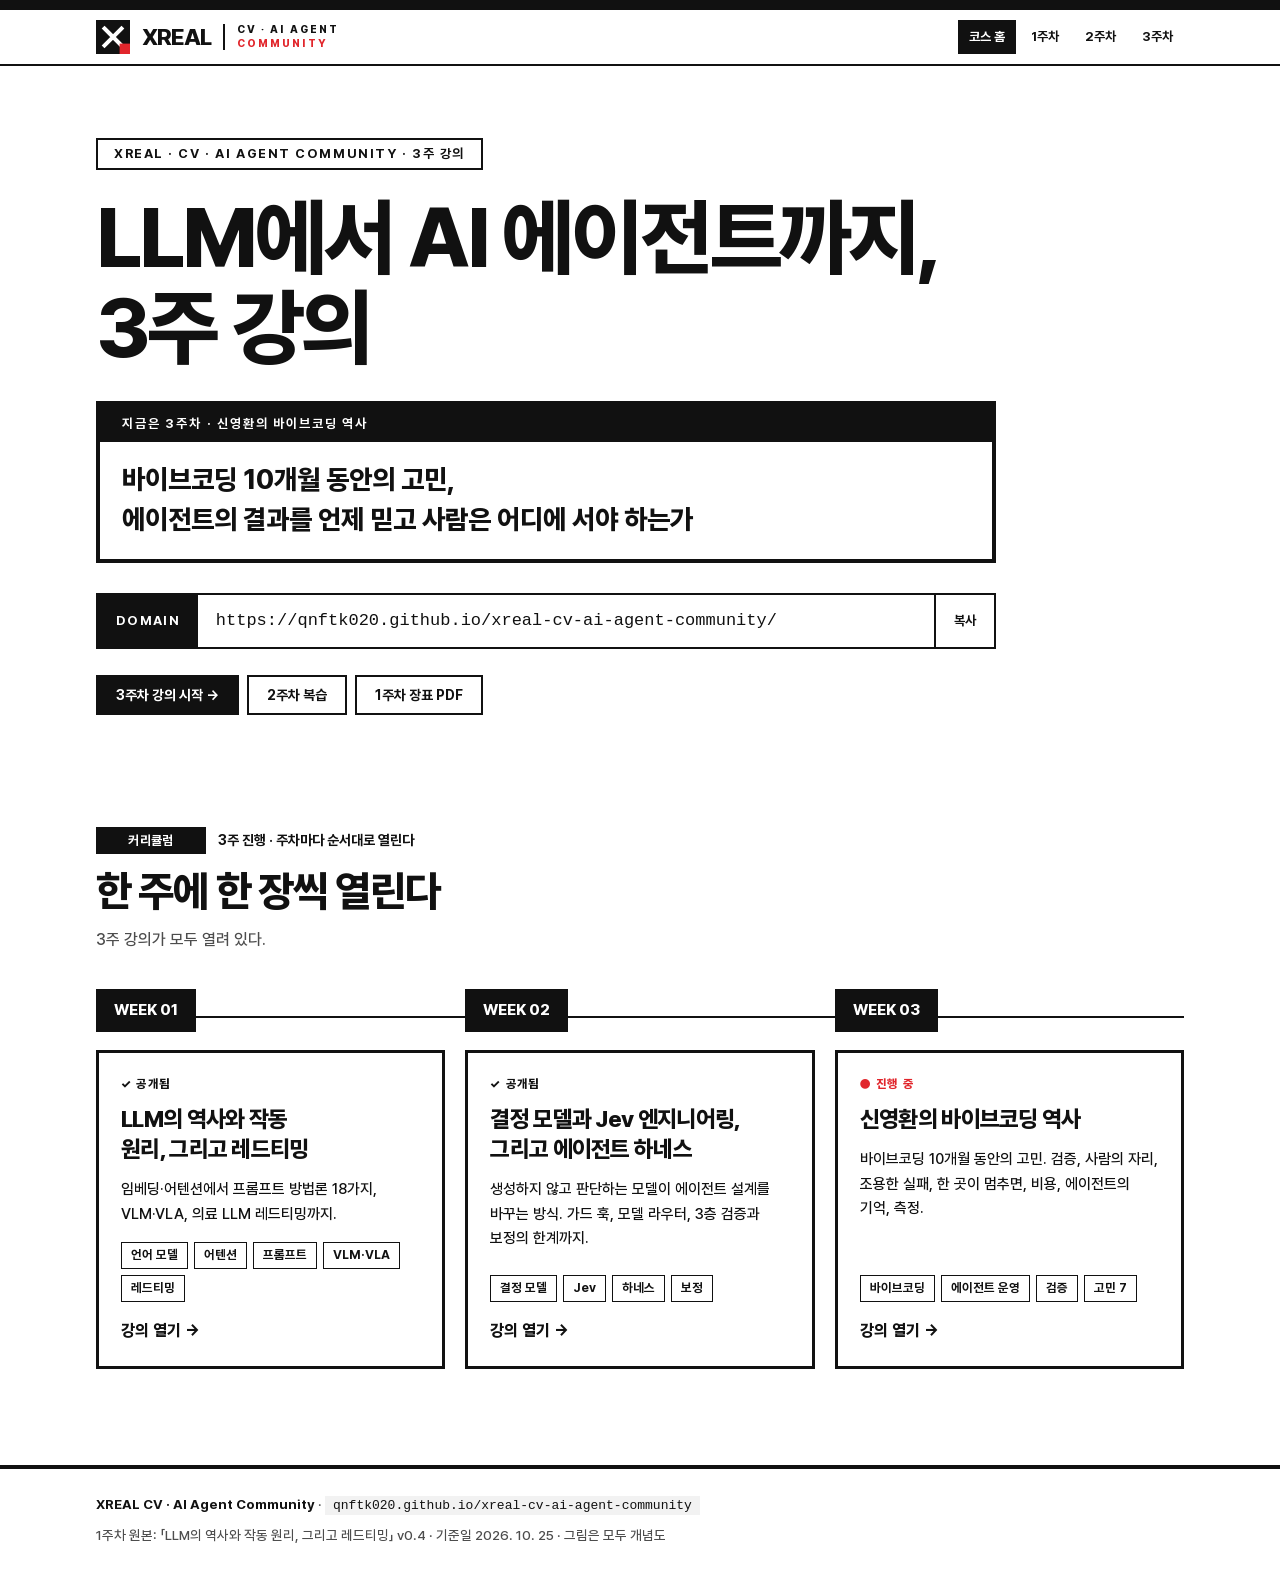
==== commit 9ff9f9fe: "3주차를 고민 중심으로 다시 구성 - 저장소·커밋 수 강조(숫자 카드, 저장소별 표)를 빼고, 노션 글에서 신영환이 고민한 지점을 중심에 둠 - 고민 일곱 가지(검증, 사람의 자리" ====
--- a/index.html
+++ b/index.html
@@ -67,7 +67,7 @@
     <h1 class="rv">LLM에서 AI 에이전트까지,<br>3주 강의</h1>
     <div class="slab rv">
       <b>지금은 3주차 · 신영환의 바이브코딩 역사</b>
-      <p>바이브코딩 10개월, 커밋 1,425개로<br>에이전트의 결과를 믿기 전에 무엇을 확인하게 되었는지 따라간다</p>
+      <p>바이브코딩 10개월 동안의 고민,<br>에이전트의 결과를 언제 믿고 사람은 어디에 서야 하는가</p>
     </div>
     <div class="domainbox rv">
       <span>DOMAIN</span>
@@ -114,8 +114,8 @@
           <a class="card" href="week3/">
             <span class="state now">● 진행 중</span>
             <h3>신영환의 바이브코딩 역사</h3>
-            <p>바이브코딩 10개월, 커밋 1,425개. 손으로 올리던 2월부터 에이전트가 PR을 쌓는 10월까지, 무엇을 확인하게 되었나.</p>
-            <div class="tops"><i>바이브코딩</i><i>에이전트 운영</i><i>검증</i><i>교훈 10</i></div>
+            <p>바이브코딩 10개월 동안의 고민. 검증, 사람의 자리, 조용한 실패, 한 곳이 멈추면, 비용, 에이전트의 기억, 측정.</p>
+            <div class="tops"><i>바이브코딩</i><i>에이전트 운영</i><i>검증</i><i>고민 7</i></div>
             <span class="go">강의 열기 →</span>
           </a>
         </div>
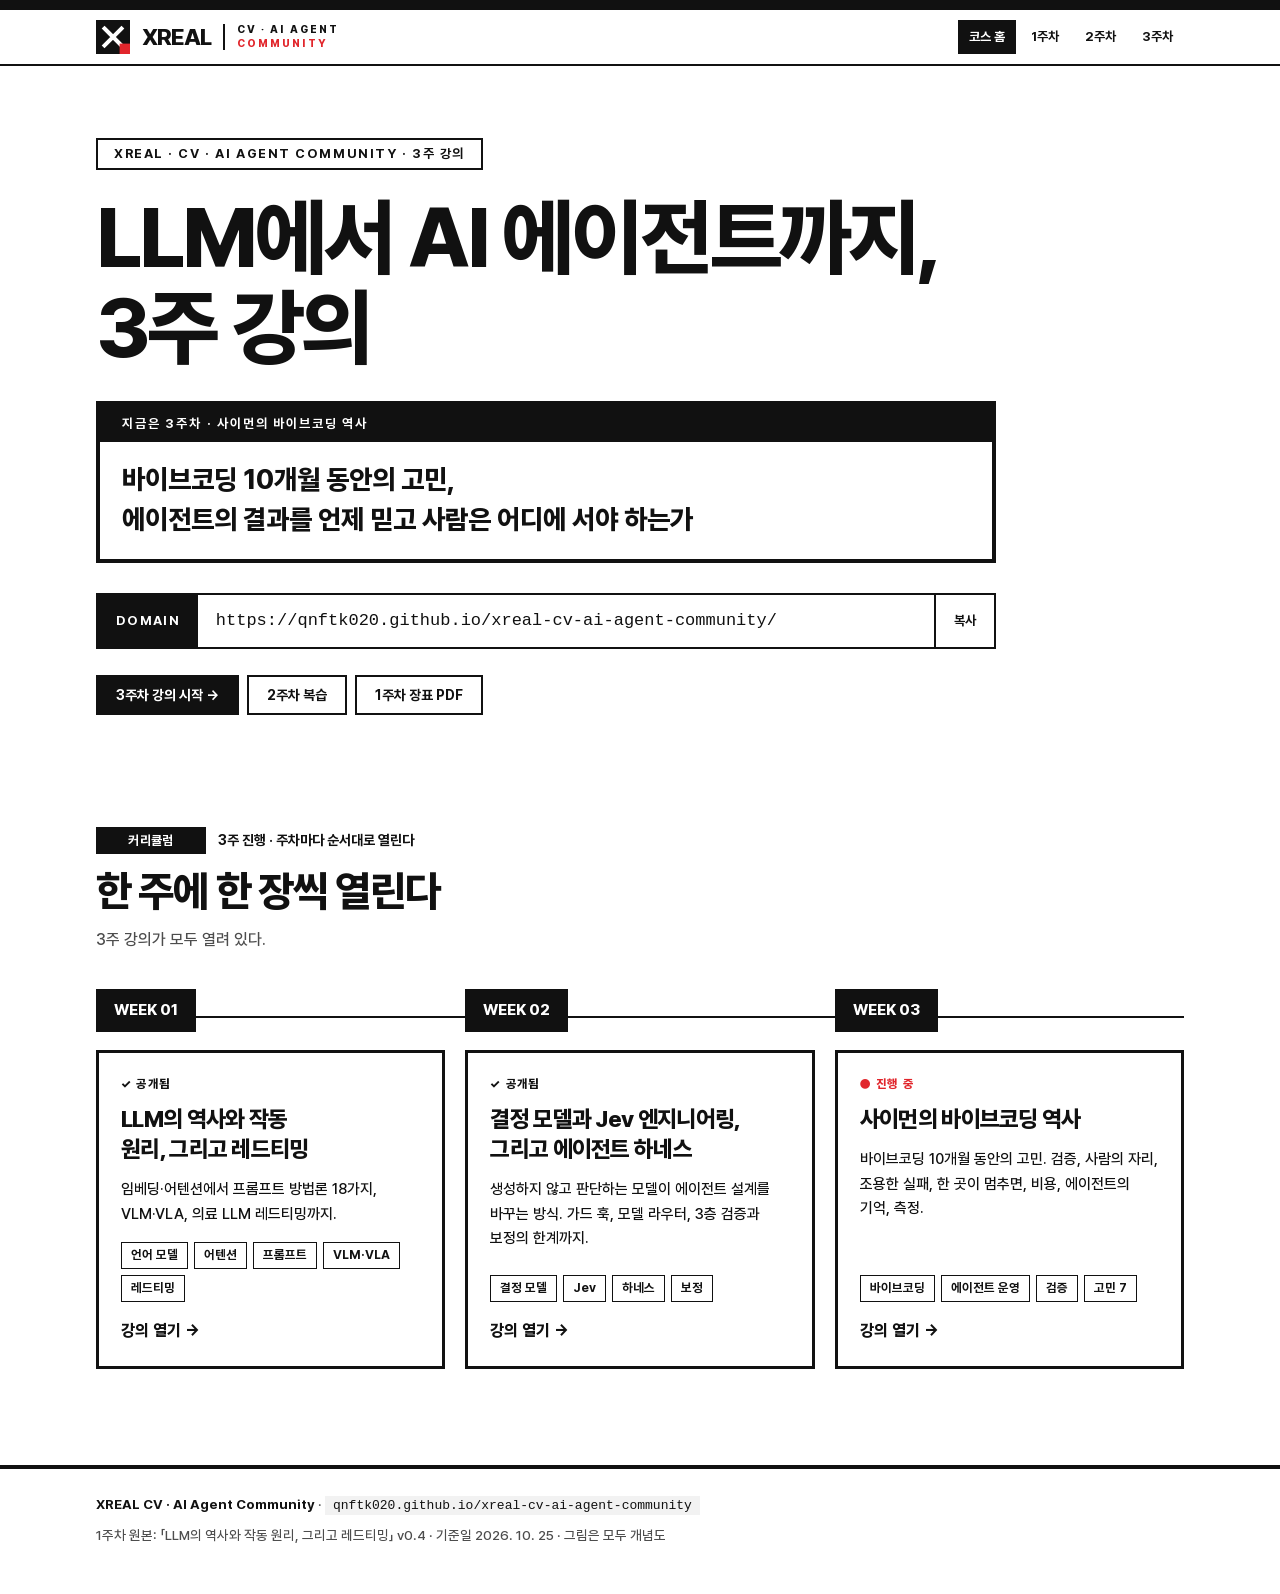
==== commit 609e397f: "3주차 이름 표기를 '사이먼'으로 바꿈 Co-Authored-By: Claude Opus 5.5 <noreply@anthropic.com> Claude-Session: https:" ====
--- a/index.html
+++ b/index.html
@@ -6,7 +6,7 @@
 <meta property="og:type" content="website">
 <meta property="og:site_name" content="XREAL CV · AI Agent Community">
 <meta property="og:title" content="XREAL CV · AI Agent Community — 3주 강의">
-<meta property="og:description" content="LLM에서 AI 에이전트까지, 3주 강의. 지금은 3주차: 신영환의 바이브코딩 역사.">
+<meta property="og:description" content="LLM에서 AI 에이전트까지, 3주 강의. 지금은 3주차: 사이먼의 바이브코딩 역사.">
 <meta property="og:url" content="https://qnftk020.github.io/xreal-cv-ai-agent-community/">
 <meta property="og:image" content="https://qnftk020.github.io/xreal-cv-ai-agent-community/assets/og.png">
 <meta property="og:image:width" content="1200">
@@ -15,7 +15,7 @@
 <meta name="twitter:card" content="summary_large_image">
 <link rel="icon" href="assets/favicon.svg" type="image/svg+xml">
 <title>XREAL CV · AI Agent Community — 3주 강의</title>
-<meta name="description" content="xreal-cv-ai-agent-community 3주 강의. 1주차 LLM의 역사와 레드티밍, 2주차 결정 모델과 Jev 엔지니어링, 3주차 신영환의 바이브코딩 역사.">
+<meta name="description" content="xreal-cv-ai-agent-community 3주 강의. 1주차 LLM의 역사와 레드티밍, 2주차 결정 모델과 Jev 엔지니어링, 3주차 사이먼의 바이브코딩 역사.">
 <link rel="stylesheet" href="assets/style.css">
 <style>
 .domainbox{display:flex;flex-wrap:wrap;align-items:stretch;border:2px solid var(--ink);margin-top:30px;max-width:900px}
@@ -66,7 +66,7 @@
     <div class="rv"><span class="tag line">XREAL · CV · AI AGENT COMMUNITY · 3주 강의</span></div>
     <h1 class="rv">LLM에서 AI 에이전트까지,<br>3주 강의</h1>
     <div class="slab rv">
-      <b>지금은 3주차 · 신영환의 바이브코딩 역사</b>
+      <b>지금은 3주차 · 사이먼의 바이브코딩 역사</b>
       <p>바이브코딩 10개월 동안의 고민,<br>에이전트의 결과를 언제 믿고 사람은 어디에 서야 하는가</p>
     </div>
     <div class="domainbox rv">
@@ -113,7 +113,7 @@
           <span class="pin">WEEK 03</span>
           <a class="card" href="week3/">
             <span class="state now">● 진행 중</span>
-            <h3>신영환의 바이브코딩 역사</h3>
+            <h3>사이먼의 바이브코딩 역사</h3>
             <p>바이브코딩 10개월 동안의 고민. 검증, 사람의 자리, 조용한 실패, 한 곳이 멈추면, 비용, 에이전트의 기억, 측정.</p>
             <div class="tops"><i>바이브코딩</i><i>에이전트 운영</i><i>검증</i><i>고민 7</i></div>
             <span class="go">강의 열기 →</span>
